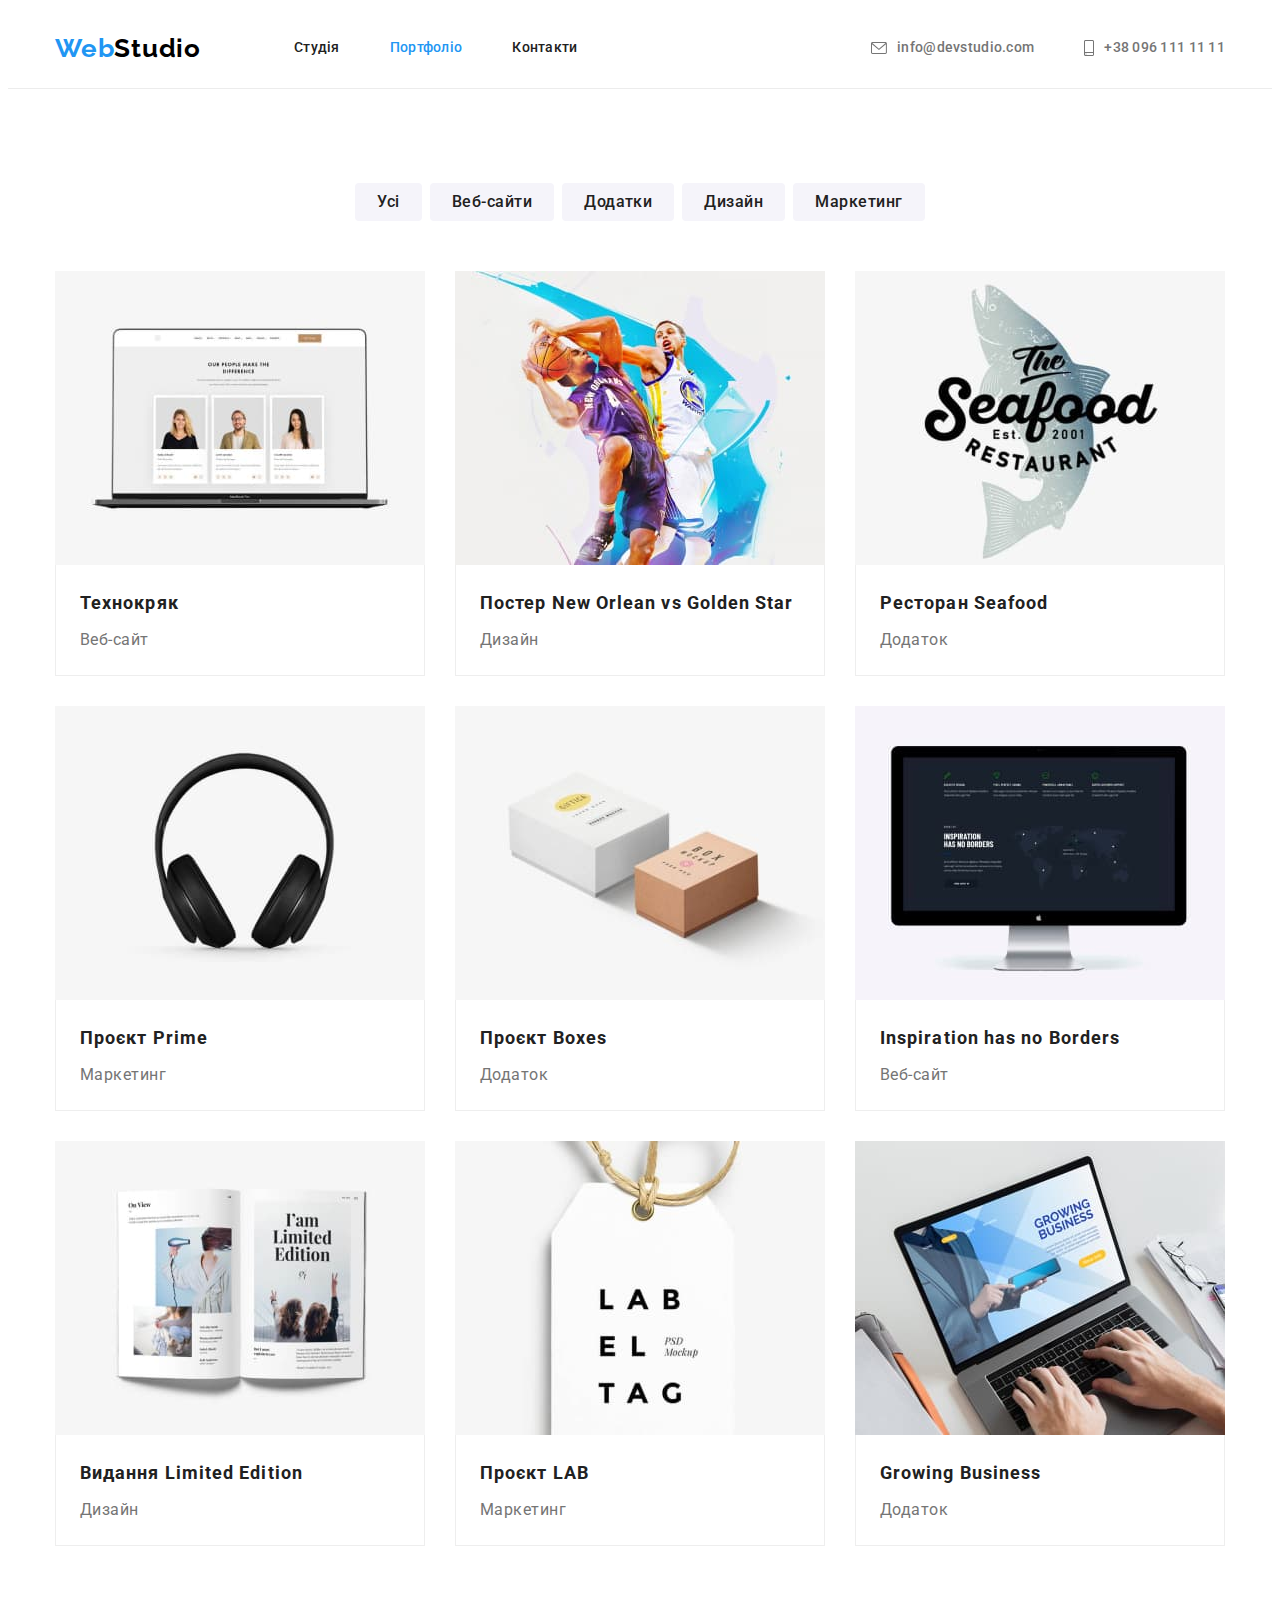
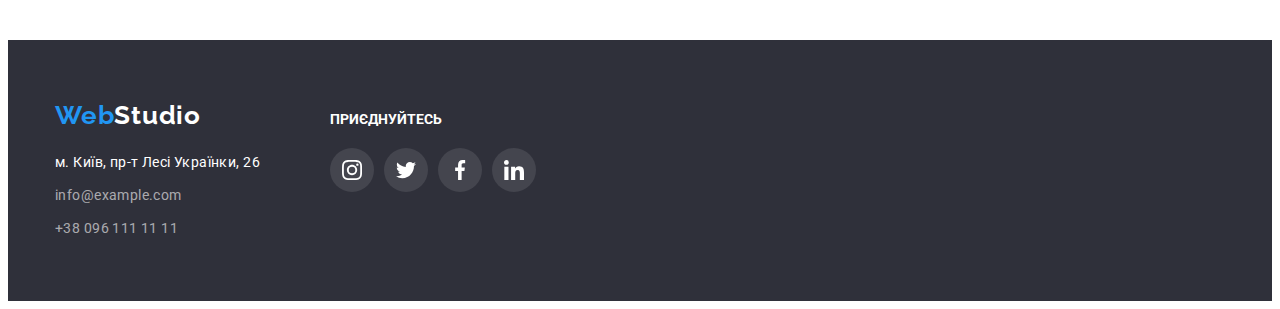
==== portfolio.html @ 2b55fa8c "HW-05 ver1" ====
<!DOCTYPE html>
<html lang="uk">
  <head>
    <meta charset="UTF-8" />
    <meta http-equiv="X-UA-Compatible" content="IE=edge" />
    <meta name="viewport" content="width=device-width, initial-scale=1.0" />
    <title>Portfolio</title>
    <link rel="preconnect" href="https://fonts.googleapis.com" />
    <link rel="preconnect" href="https://fonts.gstatic.com" crossorigin />
    <link
      href="https://fonts.googleapis.com/css2?family=Raleway:wght@700&family=Roboto:wght@400;500;700;900&display=swap"
      rel="stylesheet"
    />
    <link
      rel="stylesheet"
      href="https://cdnjs.cloudflare.com/ajax/libs/modern-normalize/1.1.0/modern-normalize.min.css"
      integrity="sha512-wpPYUAdjBVSE4KJnH1VR1HeZfpl1ub8YT/NKx4PuQ5NmX2tKuGu6U/JRp5y+Y8XG2tV+wKQpNHVUX03MfMFn9Q=="
      crossorigin="anonymous"
      referrerpolicy="no-referrer"
    />
    <link rel="stylesheet" href="./css/styles.css" />
  </head>
  <body class="body">
    <header class="header">
      <div class="container header-container">
        <nav class="header-navigation">
          <a class="header-logo link" href="./portfolio.html"
            ><span class="logo-accent">Web</span>Studio</a
          >
          <ul class="container-links list">
            <li><a class="header-link" href="./index.html">Студія</a></li>
            <li><a class="header-link current" href="#">Портфоліо</a></li>
            <li><a class="header-link" href="#">Контакти</a></li>
          </ul>
        </nav>
        <ul class="header-contact list">
          <li>
            <a class="contact-mail" href="mailto:info@devstudio.com">
              <svg class="icon-mail" width="16" height="12">
                <use href="./images/icons.svg#icon-mail"></use>
              </svg>
              info@devstudio.com</a
            >
          </li>
          <li>
            <a class="contact-tel" href="tel:+380961111111">
              <svg class="icon-tel" width="10" height="16">
                <use href="./images/icons.svg#icon-smartphone"></use>
              </svg>
              +38 096 111 11 11</a
            >
          </li>
        </ul>
      </div>
    </header>
    <main>
      <section class="section-filter">
        <div class="project-container container">
          <ul class="filter-list list">
            <li>
              <button class="filter-btn" type="button">Усі</button>
            </li>
            <li>
              <button class="filter-btn" type="button">Веб-сайти</button>
            </li>
            <li>
              <button class="filter-btn" type="button">Додатки</button>
            </li>
            <li>
              <button class="filter-btn" type="button">Дизайн</button>
            </li>
            <li>
              <button class="filter-btn" type="button">Маркетинг</button>
            </li>
          </ul>
          <h1 class="project-title link">Наші проекти</h1>
          <ul class="project-list list">
            <li class="project-item">
              <a class="project-link" href="#">
                <img
                  src="./images/portf-img1.jpg"
                  alt="екран ноутбука із зображенням фото людей"
                  width="370"
                  height="294"
                />
                <div class="project-content">
                  <h3 class="project-caption">Технокряк</h3>
                  <p class="project-text">Веб-сайт</p>
                </div>
              </a>
            </li>
            <li class="project-item">
              <a class="project-link" href="#">
                <img
                  src="./images/portf-img2.jpg"
                  alt="два баскетболіста в
            боротьбі"
                  width="370"
                  height="294"
                />
                <div class="project-content">
                  <h3 class="project-caption">
                    Постер New Orlean vs Golden Star
                  </h3>
                  <p class="project-text">Дизайн</p>
                </div>
              </a>
            </li>
            <li class="project-item">
              <a class="project-link" href="#">
                <img
                  src="./images/portf-img3.jpg"
                  alt="два баскетболіста в
            боротьбі"
                  width="370"
                  height="294"
                />
                <div class="project-content">
                  <h3 class="project-caption">Ресторан Seafood</h3>
                  <p class="project-text">Додаток</p>
                </div>
              </a>
            </li>
            <li class="project-item">
              <a class="project-link" href="#">
                <img
                  src="./images/portf-img4.jpg"
                  alt="навушники"
                  width="370"
                  height="294"
                />
                <div class="project-content">
                  <h3 class="project-caption">Проєкт Prime</h3>
                  <p class="project-text">Маркетинг</p>
                </div>
              </a>
            </li>
            <li class="project-item">
              <a class="project-link" href="#">
                <img
                  src="./images/portf-img5.jpg"
                  alt="дві коробки"
                  width="370"
                  height="294"
                />
                <div class="project-content">
                  <h3 class="project-caption">Проєкт Boxes</h3>
                  <p class="project-text">Додаток</p>
                </div>
              </a>
            </li>
            <li class="project-item">
              <a class="project-link" href="#">
                <img
                  src="./images/portf-img6.jpg"
                  alt="монітор"
                  width="370"
                  height="294"
                />
                <div class="project-content">
                  <h3 class="project-caption">Inspiration has no Borders</h3>
                  <p class="project-text">Веб-сайт</p>
                </div>
              </a>
            </li>
            <li class="project-item">
              <a class="project-link" href="#">
                <img
                  src="./images/portf-img7.jpg"
                  alt="розгорнута книга"
                  width="370"
                  height="294"
                />
                <div class="project-content">
                  <h3 class="project-caption">Видання Limited Edition</h3>
                  <p class="project-text">Дизайн</p>
                </div>
              </a>
            </li>
            <li class="project-item">
              <a class="project-link" href="#">
                <img
                  src="./images/portf-img8.jpg"
                  alt="етикетка"
                  width="370"
                  height="294"
                />
                <div class="project-content">
                  <h3 class="project-caption">Проєкт LAB</h3>
                  <p class="project-text">Маркетинг</p>
                </div>
              </a>
            </li>
            <li class="project-item">
              <a class="project-link" href="#">
                <img
                  src="./images/portf-img9.jpg"
                  alt="людина працює за ноутбуком"
                  width="370"
                  height="294"
                />
                <div class="project-content">
                  <h3 class="project-caption link">Growing Business</h3>
                  <p class="project-text">Додаток</p>
                </div>
              </a>
            </li>
          </ul>
        </div>
      </section>
    </main>
    <footer class="footer">
      <div class="all-footer container">
        <div class="left-footer">
          <a class="footer-logo link" href="./portfolio.html"
            ><span class="logo-accent">Web</span>Studio</a
          >
          <address>
            <ul>
              <li class="list">
                <a
                  class="map"
                  href="https://goo.gl/maps/CPtrU1FHBa2aNyZL9"
                  target="_blank"
                  rel="noopener noreferrer nofollow"
                >
                  м. Київ, пр-т Лесі Українки, 26</a
                >
              </li>
              <li class="footer-contact list">
                <a class="footer-contact" href="mailto:info@example.com"
                  >info@example.com</a
                >
              </li>
              <li class="footer-contact list">
                <a class="footer-contact" href="tel:+380961111111"
                  >+38 096 111 11 11</a
                >
              </li>
            </ul>
          </address>
        </div>
        <div class="footcont-soc">
          <h2 class="footer-soc-title">приєднуйтесь</h2>
          <ul class="footer-soc-list list">
            <li class="footer-soc-item">
              <a
                href="#"
                class="footer-soc-link link"
                target="_blank"
                rel="noopener noreferrer nofollow"
              >
                <svg class="footer-soc-icon" width="20" height="20">
                  <use href="./images/icons.svg#icon-instagram"></use>
                </svg>
              </a>
            </li>
            <li class="footer-soc-item">
              <a
                href="#"
                class="footer-soc-link link"
                target="_blank"
                rel="noopener noreferrer nofollow"
              >
                <svg class="footer-soc-icon" width="20" height="20">
                  <use href="./images/icons.svg#icon-twitter"></use>
                </svg>
              </a>
            </li>
            <li class="footer-soc-item">
              <a
                href="#"
                class="footer-soc-link link"
                target="_blank"
                rel="noopener noreferrer nofollow"
              >
                <svg class="footer-soc-icon" width="20" height="20">
                  <use href="./images/icons.svg#icon-facebook"></use>
                </svg>
              </a>
            </li>
            <li class="footer-soc-item">
              <a
                href="#"
                class="footer-soc-link link"
                target="_blank"
                rel="noopener noreferrer nofollow"
              >
                <svg class="footer-soc-icon" width="20" height="20">
                  <use href="./images/icons.svg#icon-linkedin"></use>
                </svg>
              </a>
            </li>
          </ul>
        </div>
      </div>
    </footer>
  </body>
</html>
---- css/styles.css ----
:root {
  --primary-text-color: #757575;
  --title-text-color: #000000;
  --accent-color: #2196f3;
  --caption-text-color: #212121;
  --title-background-color: #2f303a;
  --btn-hover-bgcolor: #188ce8;

  /*наша команда*/
  --section-backgraund-color: #ffffff;
  --footer-contact-color: rgba(255, 255, 255, 0.6);
  --filter-bg-color: #f5f4fa;
  --soc-icon-color: #afb1b8;
}
html {
  box-sizing: border-box;
}
*,
*::before,
*::after {
  box-sizing: inherit;
}
h1,
h2,
h3,
h4,
h5,
h6 {
  margin: 0;
}
ul,
ol {
  margin: 0;
  padding-left: 0;
}
address {
  font-style: normal;
}
img {
  display: block;
  max-width: 100%;
  height: auto;
}
body {
  font-family: "Roboto", sans-serif;
  color: var(--primary-text-color);
  background-color: var(--section-backgraund-color);
}
/*клас конейнера загальний для div*/
.container {
  width: 1200px;
  padding-left: 15px;
  padding-right: 15px;
  margin: 0 auto;
}
.link {
  text-decoration: none;
}
.list {
  list-style: none;
}
/*---Header---*/
.header {
  border-bottom: 1px solid rgba(236, 236, 236, 1);
}
.header-container {
  display: flex;
  align-items: center;
}
.header-navigation {
  display: flex;
  align-items: center;
}
.header-logo {
  margin-right: 93px;
  font-family: "Raleway";
  font-style: normal;
  font-weight: 700;
  font-size: 26px;
  line-height: 1.19;
  letter-spacing: 0.03em;
  color: var(--title-text-color);
}
.logo-accent {
  font-family: "Raleway", sans-serif;
  font-style: normal;
  font-weight: 700;
  font-size: 26px;
  line-height: 1.19;
  letter-spacing: 0.03em;
  color: var(--accent-color);
}

.container-links {
  display: flex;
  gap: 50px;
}

.header-link {
  display: block;
  gap: 50px;
  padding-top: 32px;
  padding-bottom: 32px;

  font-weight: 500;
  font-size: 14px;
  line-height: 1.14;
  letter-spacing: 0.02em;
  color: var(--caption-text-color);
  text-decoration: none;
}
.header-link:hover,
.header-link:focus {
  color: var(--accent-color);
}
.header-contact {
  display: flex;
  gap: 50px;
  margin-left: auto;
}
.contact-mail,
.contact-tel {
  display: flex;
  padding-top: 32px;
  padding-bottom: 32px;

  font-weight: 500;
  font-size: 14px;
  line-height: 1.14;
  letter-spacing: 0.02em;
  color: var(--primary-text-color);
  text-decoration: none;
  align-items: center;
}
.icon-mail {
  display: inline-block;
  margin-right: 10px;
  fill: var(--primary-text-color);
}
.icon-tel {
  display: inline-block;
  margin-right: 10px;
  fill: var(--primary-text-color);
}

.contact-mail:hover .icon-mail,
.contact-mail:focus .icon-mail {
  fill: var(--accent-color);
}
.contact-tel:hover .icon-tel,
.contact-tel:focus .icon-tel {
  fill: var(--accent-color);
}
.contact-mail:hover,
.contact-mail:focus {
  color: var(--accent-color);
}
.contact-tel:hover,
.contact-tel:focus {
  color: var(--accent-color);
}
/*---HERO---*/
.section-hero {
  padding-top: 200px;
  padding-bottom: 200px;
  background-color: #c4c4c4;
  background-image: linear-gradient(
      rgba(47, 48, 58, 0.4),
      rgba(47, 48, 58, 0.4)
    ),
    url(../images/hero-bg.jpg);
  background-repeat: no-repeat;
  background-position: center;
  background-size: cover;
  max-width: 1600px;
  margin-left: auto;
  margin-right: auto;
  text-align: center;
}
.headline {
  margin-top: 0;
  margin-bottom: 30px;
  font-weight: 900;
  font-size: 44px;
  line-height: 1.36;
  text-align: center;
  letter-spacing: 0.06em;
  text-transform: uppercase;
  color: var(--section-backgraund-color);
}

.btn {
  min-width: 216px;
  padding: 10px 32px;
  border-radius: 4px;
  border-color: transparent;

  font-family: inherit;
  font-style: normal;
  font-weight: 700;
  font-size: 16px;
  line-height: 1.88;
  letter-spacing: 0.06em;
  color: var(--section-backgraund-color);
  background-color: var(--accent-color);
  cursor: pointer;
}
.btn:hover,
.btn:focus {
  background-color: var(--btn-hover-bgcolor);
  box-shadow: 0px 4px 4px rgba(0, 0, 0, 0.15);
  border-radius: 4px;
}
/*---Portfolio---*/
.filter-container {
  margin-bottom: 8px;
}
.section-filter {
  padding-top: 94px;
  padding-bottom: 94px;
}

.filter-list {
  display: flex;
  justify-content: center;
  gap: 8px;
}

.filter-btn {
  padding: 6px 22px;
  border: transparent;
  border-radius: 4px;
  gap: 8px;

  font-family: inherit;
  font-style: normal;
  font-weight: 500;
  font-size: 16px;
  line-height: 1.63;
  text-align: center;
  letter-spacing: 0.03em;
  color: var(--caption-text-color);
  background-color: var(--filter-bg-color);
  cursor: pointer;
}
.filter-btn:hover,
.filter-btn:focus {
  color: var(--section-backgraund-color);
  background-color: var(--accent-color);
  box-shadow: 0px 3px 1px rgba(0, 0, 0, 0.1), 0px 1px 2px rgba(0, 0, 0, 0.08),
    0px 2px 2px rgba(0, 0, 0, 0.12);
}
.visually-hidden {
  position: absolute;
  white-space: nowrap;
  width: 1px;
  height: 1px;
  overflow: hidden;
  border: 0;
  padding: 0;
  clip: rect(0 0 0 0);
  clip-path: inset(50%);
  margin: -1px;
}

.project-title {
  visibility: hidden;
  margin-bottom: 0px;
  font-size: 0px;
}
/*---Проекти-Контейнер-сітка---*/
.project-list {
  display: flex;
  flex-wrap: wrap;
  margin-top: 50px;
  gap: 30px;
}

.project-content {
  padding-top: 20px;
  padding-bottom: 20px;
  padding-left: 24px;
  padding-right: 24px;
  border-left: 1px solid #eeeeee;
  border-right: 1px solid #eeeeee;
  border-bottom: 1px solid #eeeeee;
}
/*---Наші переваги---*/
.section {
  padding-top: 94px;
  padding-bottom: 0px;
}
.cont-benefits {
  display: block;
}
.benefits-list {
  display: flex;
  flex-wrap: wrap;
}
.benefits-item {
  width: 270px;
  margin-right: 30px;
}
.benefits-list .benefits-item:nth-child(4n) {
  margin-right: 0px;
}
.subtitle {
  margin-bottom: 10px;

  font-weight: 700;
  font-size: 14px;
  line-height: 1.14;
  letter-spacing: 0.03em;
  text-transform: uppercase;
  color: var(--caption-text-color);
}
.text {
  margin-top: 0px;
  margin-bottom: 0px;

  font-size: 14px;
  line-height: 1.71;
  letter-spacing: 0.03em;
  color: var(--primary-text-color);
}
.benefits-icon {
  width: 270px;
  height: 120px;
  background-color: var(--filter-bg-color);
  border-radius: 4px;
  margin-bottom: 30px;
  display: flex;
  align-items: center;
  justify-content: center;
}
/*---Чим ми займаємось---*/
.section-work {
  padding-bottom: 94px;
}
.work-list {
  display: flex;
  gap: 30px;
}
.middle-section {
  margin-bottom: 50px;

  font-weight: 700;
  font-size: 36px;
  line-height: 42px;
  text-align: center;
  letter-spacing: 0.03em;
  color: var(--caption-text-color);
}
/*---Наша команда---*/
.section-team {
  padding-bottom: 94px;
  background-color: var(--filter-bg-color);
}
.team-title {
  margin-bottom: 50px;

  font-weight: 700;
  font-size: 36px;
  line-height: 1.17;
  text-align: center;
  letter-spacing: 0.03em;
  color: var(--caption-text-color);
}
.team-section {
  text-align: center;
}
.team-book {
  display: flex;
  gap: 30px;
}
.team-list {
  background-color: var(--section-backgraund-color);
  box-shadow: 0px 1px 3px rgba(0, 0, 0, 0.12), 0px 1px 1px rgba(0, 0, 0, 0.14),
    0px 2px 1px rgba(0, 0, 0, 0.2);
  border-radius: 0px 0px 4px 4px;
}
.team-name {
  padding-top: 30px;
  padding-bottom: 30px;
}
.team-subtitle {
  font-weight: 500;
  font-size: 16px;
  line-height: 1.19;
  text-align: center;
  letter-spacing: 0.03em;
  color: var(--caption-text-color);
}
.team-text {
  margin-top: 10px;
  margin-bottom: 16px;

  font-size: 16px;
  line-height: 1.19;
  text-align: center;
  letter-spacing: 0.03em;
  color: var(--primary-text-color);
}
.team-soc-list {
  display: flex;
  justify-content: center;
  gap: 10px;
}
.team-soc-item {
  width: 44px;
  height: 44px;
}
.team-soc-link {
  width: 100%;
  height: 100%;
  border-radius: 50%;
  display: flex;
  align-items: center;
  justify-content: center;
}
.team-soc-link:hover,
.team-soc-link:focus {
  background-color: var(--accent-color);
}
.team-soc-icon {
  fill: var(--soc-icon-color);
}
.team-soc-link:hover .team-soc-icon,
.team-soc-link:focus .team-soc-icon {
  fill: var(--section-backgraund-color);
}
.project-link {
  display: block;
  text-decoration: none;
}
.project-link:hover,
.project-link:focus {
  box-shadow: 0px 1px 1px rgba(0, 0, 0, 0.12), 0px 4px 4px rgba(0, 0, 0, 0.06),
    1px 4px 6px rgba(0, 0, 0, 0.16);
}
.project-caption {
  font-weight: 700;
  font-size: 18px;
  line-height: 2;
  letter-spacing: 0.06em;
  color: var(--caption-text-color);
}
.project-text {
  margin-top: 4px;
  margin-bottom: 0;

  font-size: 16px;
  line-height: 1.88;
  letter-spacing: 0.03em;
  color: var(--primary-text-color);
}
/*---Клієнти---*/
.clients-section {
  padding-bottom: 94px;
}
.clients-title {
  font-weight: 700;
  font-size: 36px;
  line-height: 1.17;
  text-align: center;
  letter-spacing: 0.03em;
  color: var(--caption-text-color);
  margin-bottom: 50px;
}
.clients-list {
  display: flex;
  gap: 30px;
}

.clients-item {
  width: 170px;
  height: 92px;
}
.clients-link {
  width: 100%;
  height: 100%;
  border: 1px solid #afb1b8;
  border-radius: 4px;
  display: flex;
  align-items: center;
  justify-content: center;
}

.clients-icon {
  fill: var(--soc-icon-color);
}
.clients-link:hover,
.clients-link:focus {
  border: 1px solid #2196f3;
}
.clients-link:hover .clients-icon,
.clients-link:focus .clients-icon {
  fill: var(--accent-color);
}
/*---Footer---*/
.footer {
  padding-top: 60px;
  padding-bottom: 60px;
  background-color: var(--title-background-color);
}
address {
  margin-top: 20px;
}
.map {
  font-size: 14px;
  line-height: 1.71;
  letter-spacing: 0.03em;
  color: var(--section-backgraund-color);
  text-decoration: none;
}
.map:hover,
.map:focus {
  color: var(--accent-color);
}
.footer-mail {
  margin-top: 9px;
}
.footer-tel {
  margin-top: 9px;
}
.footer-contact {
  margin-top: 9px;

  font-size: 14px;
  line-height: 1.71;
  letter-spacing: 0.03em;
  color: var(--footer-contact-color);
  text-decoration: none;
}
.footer-contact:hover,
.footer-contact:focus {
  color: var(--accent-color);
}
.footer-logo {
  font-family: "Raleway";
  font-style: normal;
  font-weight: 700;
  font-size: 26px;
  line-height: 1.19;
  letter-spacing: 0.03em;
  color: var(--section-backgraund-color);
}
.current {
  color: var(--accent-color);
}
.all-footer {
  display: flex;
  align-items: baseline;
}
.left-footer {
  margin-right: 70px;
}
.footer-soc-title {
  margin-bottom: 20px;
  color: var(--section-backgraund-color);
  font-size: 14px;
  font-weight: 700;
  line-height: 1.14;
  text-transform: uppercase;
}
.footer-soc-list {
  display: flex;

  padding-left: 0px;
  margin: 0px;
  gap: 10px;
}
.footer-soc-link:hover,
.footer-soc-link:focus {
  background-color: var(--accent-color);
}
.footer-soc-link {
  display: flex;
  width: 44px;
  height: 44px;
  border-radius: 50%;
  align-items: center;
  justify-content: center;
  background-color: rgba(255, 255, 255, 0.1);
}

.footer-soc-icon {
  fill: var(--section-backgraund-color);
}
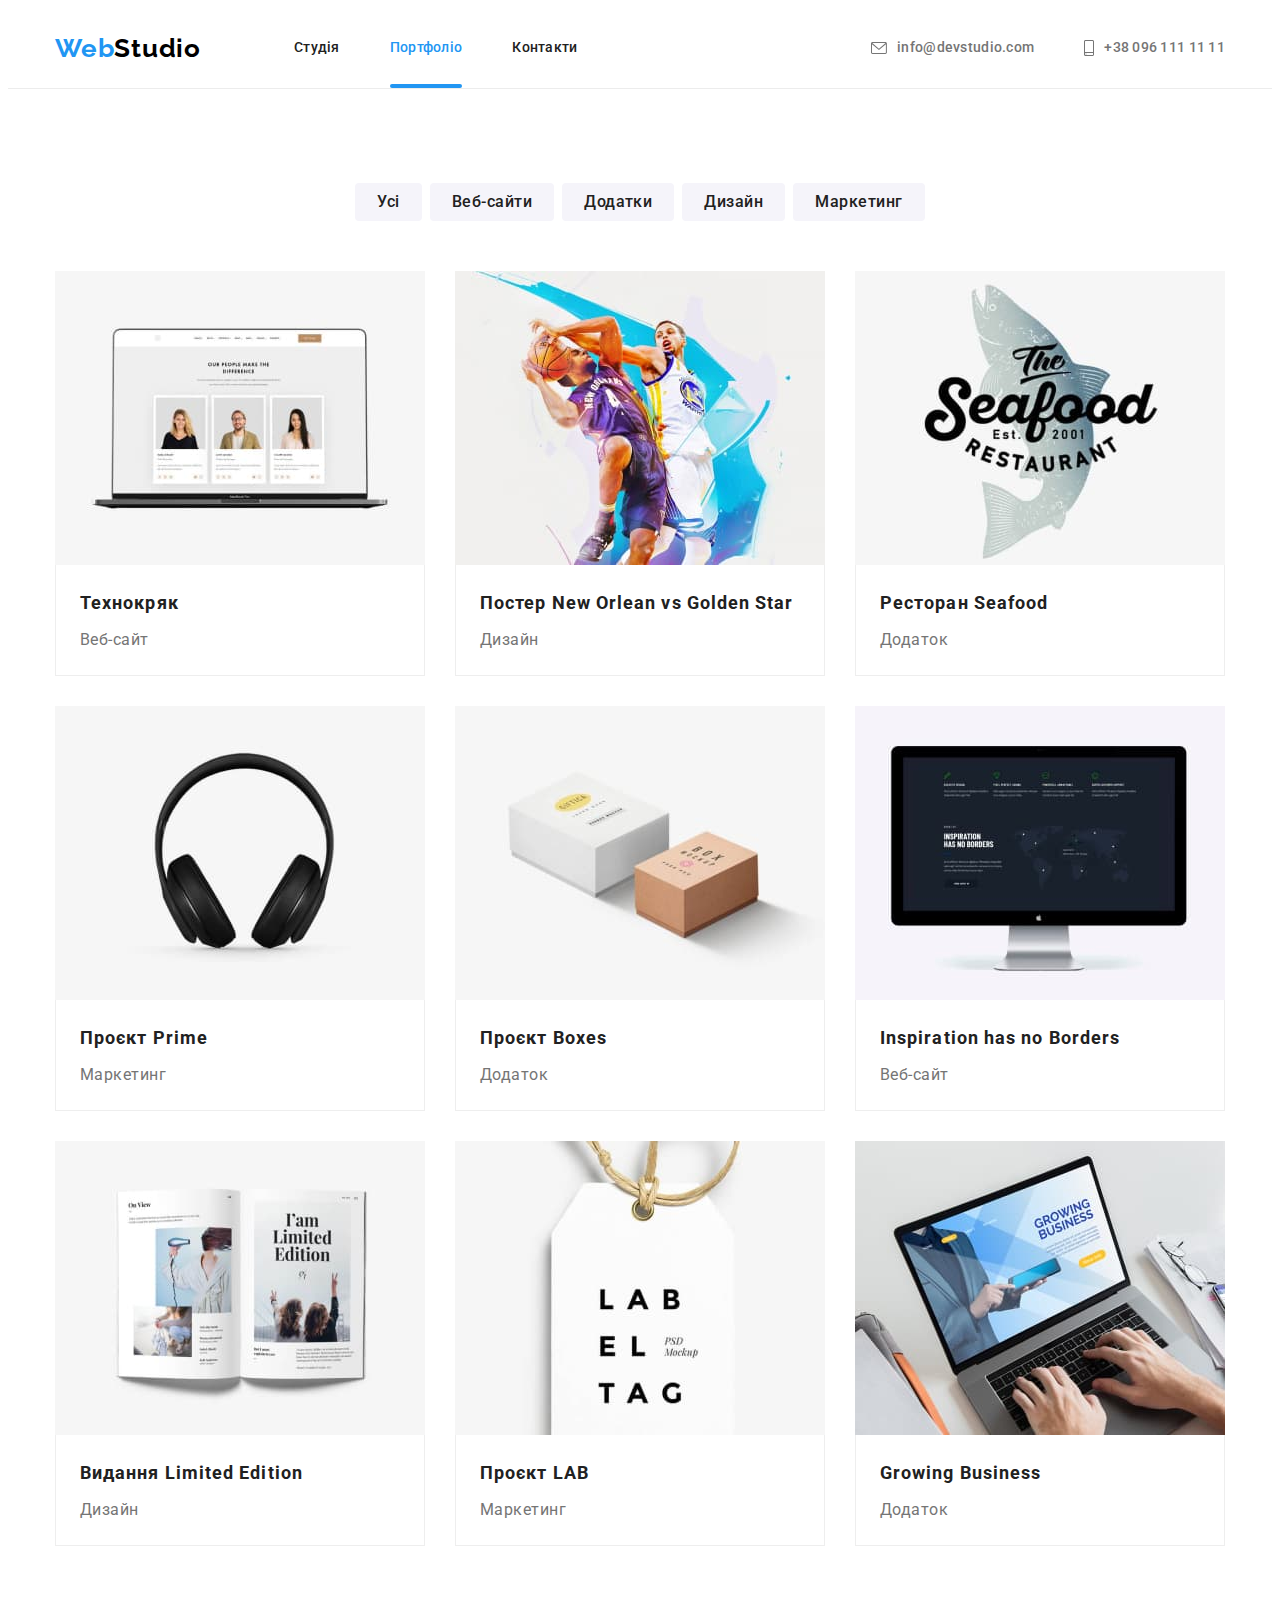
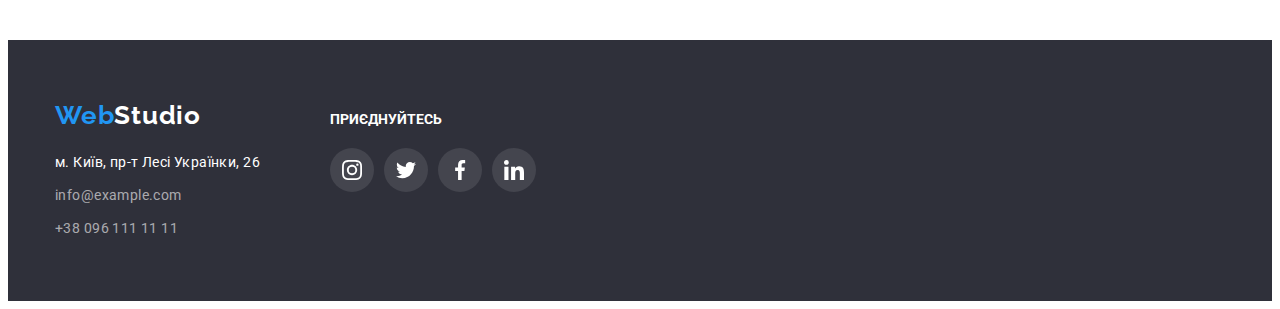
==== commit 019c5853: "HW-05 ver2" ====
--- a/portfolio.html
+++ b/portfolio.html
@@ -29,7 +29,9 @@
           >
           <ul class="container-links list">
             <li><a class="header-link" href="./index.html">Студія</a></li>
-            <li><a class="header-link current" href="#">Портфоліо</a></li>
+            <li class="list-navi">
+              <a class="header-link current" href="#">Портфоліо</a>
+            </li>
             <li><a class="header-link" href="#">Контакти</a></li>
           </ul>
         </nav>
@@ -77,12 +79,19 @@
           <ul class="project-list list">
             <li class="project-item">
               <a class="project-link" href="#">
-                <img
-                  src="./images/portf-img1.jpg"
-                  alt="екран ноутбука із зображенням фото людей"
-                  width="370"
-                  height="294"
-                />
+                <div class="portfolio-top-wrap">
+                  <img
+                    src="./images/portf-img1.jpg"
+                    alt="екран ноутбука із зображенням фото людей"
+                    width="370"
+                    height="294"
+                  />
+                  <p class="portfolio-text">
+                    Ресурс пропонує комплексні пропозиції з різним рівнем
+                    функціоналу та сервісів. Все це дозволить відвідувачу
+                    отримати вичерпні відомості про компанію чи приватну особу.
+                  </p>
+                </div>
                 <div class="project-content">
                   <h3 class="project-caption">Технокряк</h3>
                   <p class="project-text">Веб-сайт</p>
--- a/css/styles.css
+++ b/css/styles.css
@@ -6,7 +6,6 @@
   --title-background-color: #2f303a;
   --btn-hover-bgcolor: #188ce8;
 
-  /*наша команда*/
   --section-backgraund-color: #ffffff;
   --footer-contact-color: rgba(255, 255, 255, 0.6);
   --filter-bg-color: #f5f4fa;
@@ -108,11 +107,31 @@
   letter-spacing: 0.02em;
   color: var(--caption-text-color);
   text-decoration: none;
+
+  transition-property: color;
+  transition-duration: 250ms;
+  transition-timing-function: cubic-bezier(0.4, 0, 0.2, 1);
 }
 .header-link:hover,
 .header-link:focus {
   color: var(--accent-color);
 }
+/*нижня полоса*/
+.list-navi {
+  position: relative;
+}
+.current::after {
+  position: absolute;
+  content: "";
+  width: 100%;
+  height: 4px;
+  border-radius: 2px;
+  left: 0;
+  bottom: 0;
+  display: flex;
+  background-color: var(--accent-color);
+}
+
 .header-contact {
   display: flex;
   gap: 50px;
@@ -131,16 +150,26 @@
   color: var(--primary-text-color);
   text-decoration: none;
   align-items: center;
+
+  transition-property: color;
+  transition-duration: 250ms;
+  transition-timing-function: cubic-bezier(0.4, 0, 0.2, 1);
 }
 .icon-mail {
   display: inline-block;
   margin-right: 10px;
   fill: var(--primary-text-color);
+  transition-property: fill;
+  transition-duration: 250ms;
+  transition-timing-function: cubic-bezier(0.4, 0, 0.2, 1);
 }
 .icon-tel {
   display: inline-block;
   margin-right: 10px;
   fill: var(--primary-text-color);
+  transition-property: fill;
+  transition-duration: 250ms;
+  transition-timing-function: cubic-bezier(0.4, 0, 0.2, 1);
 }
 
 .contact-mail:hover .icon-mail,
@@ -204,6 +233,10 @@
   color: var(--section-backgraund-color);
   background-color: var(--accent-color);
   cursor: pointer;
+
+  transition-property: background-color;
+  transition-duration: 250ms;
+  transition-timing-function: cubic-bezier(0.4, 0, 0.2, 1);
 }
 .btn:hover,
 .btn:focus {
@@ -242,6 +275,10 @@
   color: var(--caption-text-color);
   background-color: var(--filter-bg-color);
   cursor: pointer;
+
+  transition-property: color, background-color, box-shadow;
+  transition-duration: 250ms;
+  transition-timing-function: cubic-bezier(0.4, 0, 0.2, 1);
 }
 .filter-btn:hover,
 .filter-btn:focus {
@@ -285,6 +322,30 @@
   border-right: 1px solid #eeeeee;
   border-bottom: 1px solid #eeeeee;
 }
+.portfolio-top-wrap {
+  position: relative;
+  overflow: hidden;
+}
+.portfolio-text {
+  margin: 0;
+  font-size: 18px;
+  line-height: 1.56;
+  letter-spacing: 0.03em;
+  color: var(--section-backgraund-color);
+  background-color: rgba(33, 150, 243, 0.9);
+  padding: 63px 24px;
+
+  position: absolute;
+  width: 100%;
+  height: 100%;
+  top: 0;
+  transform: translateY(100%);
+  transition: transform 250ms cubic-bezier(0.4, 0, 0.2, 1);
+  overflow: auto;
+}
+.project-item:hover .portfolio-text {
+  transform: translateY(0);
+}
 /*---Наші переваги---*/
 .section {
   padding-top: 94px;
@@ -340,6 +401,7 @@
 .work-list {
   display: flex;
   gap: 30px;
+  position: relative;
 }
 .middle-section {
   margin-bottom: 50px;
@@ -351,6 +413,22 @@
   letter-spacing: 0.03em;
   color: var(--caption-text-color);
 }
+
+.work-title {
+  font-size: 14px;
+  line-height: 16px;
+  text-align: center;
+  letter-spacing: 0.03em;
+  text-transform: uppercase;
+  color: var(--section-backgraund-color);
+  background-color: rgba(47, 48, 58, 0.8);
+  padding-top: 27px;
+  padding-bottom: 27px;
+  position: absolute;
+  width: 370px;
+  top: 224px;
+}
+
 /*---Наша команда---*/
 .section-team {
   padding-bottom: 94px;
@@ -417,6 +495,10 @@
   display: flex;
   align-items: center;
   justify-content: center;
+
+  transition-property: background-color;
+  transition-duration: 250ms;
+  transition-timing-function: cubic-bezier(0.4, 0, 0.2, 1);
 }
 .team-soc-link:hover,
 .team-soc-link:focus {
@@ -424,6 +506,10 @@
 }
 .team-soc-icon {
   fill: var(--soc-icon-color);
+
+  transition-property: fill;
+  transition-duration: 250ms;
+  transition-timing-function: cubic-bezier(0.4, 0, 0.2, 1);
 }
 .team-soc-link:hover .team-soc-icon,
 .team-soc-link:focus .team-soc-icon {
@@ -432,6 +518,9 @@
 .project-link {
   display: block;
   text-decoration: none;
+  transition-property: box-shadow;
+  transition-duration: 250ms;
+  transition-timing-function: cubic-bezier(0.4, 0, 0.2, 1);
 }
 .project-link:hover,
 .project-link:focus {
@@ -484,10 +573,16 @@
   display: flex;
   align-items: center;
   justify-content: center;
+  transition-property: border;
+  transition-duration: 250ms;
+  transition-timing-function: cubic-bezier(0.4, 0, 0.2, 1);
 }
 
 .clients-icon {
   fill: var(--soc-icon-color);
+  transition-property: fill;
+  transition-duration: 250ms;
+  transition-timing-function: cubic-bezier(0.4, 0, 0.2, 1);
 }
 .clients-link:hover,
 .clients-link:focus {
@@ -512,6 +607,10 @@
   letter-spacing: 0.03em;
   color: var(--section-backgraund-color);
   text-decoration: none;
+
+  transition-property: color;
+  transition-duration: 250ms;
+  transition-timing-function: cubic-bezier(0.4, 0, 0.2, 1);
 }
 .map:hover,
 .map:focus {
@@ -531,6 +630,10 @@
   letter-spacing: 0.03em;
   color: var(--footer-contact-color);
   text-decoration: none;
+
+  transition-property: color;
+  transition-duration: 250ms;
+  transition-timing-function: cubic-bezier(0.4, 0, 0.2, 1);
 }
 .footer-contact:hover,
 .footer-contact:focus {
@@ -582,8 +685,54 @@
   align-items: center;
   justify-content: center;
   background-color: rgba(255, 255, 255, 0.1);
+
+  transition-property: background-color;
+  transition-duration: 250ms;
+  transition-timing-function: cubic-bezier(0.4, 0, 0.2, 1);
 }
 
 .footer-soc-icon {
   fill: var(--section-backgraund-color);
 }
+.backdrop {
+  width: 100%;
+  height: 100%;
+  background-color: rgba(0, 0, 0, 0.2);
+  position: fixed;
+  top: 0;
+  transition: opacity 350ms linear, visibility 350ms linear;
+}
+.modal {
+  width: 528px;
+  min-height: 581px;
+  background-color: var(--section-backgraund-color);
+  position: absolute;
+  top: 50%;
+  left: 50%;
+  transform: translate(-50%, -50%) scale(1);
+  transition: transform 350ms linear;
+  box-shadow: 0px 1px 3px rgba(0, 0, 0, 0.12), 0px 1px 1px rgba(0, 0, 0, 0.14),
+    0px 2px 1px rgba(0, 0, 0, 0.2);
+  border-radius: 4px;
+}
+.modal-close {
+  width: 30px;
+  height: 30px;
+  background: var(--section-backgraund-color);
+  border: 1px solid rgba(0, 0, 0, 0.1);
+  position: absolute;
+  right: 8px;
+  top: 8px;
+  display: flex;
+  align-items: center;
+  justify-content: center;
+  cursor: pointer;
+}
+.backdrop.is-hidden .modal {
+  transform: translate(-50%, -50%) scale(0);
+}
+.is-hidden {
+  opacity: 0;
+  visibility: hidden;
+  pointer-events: none;
+}
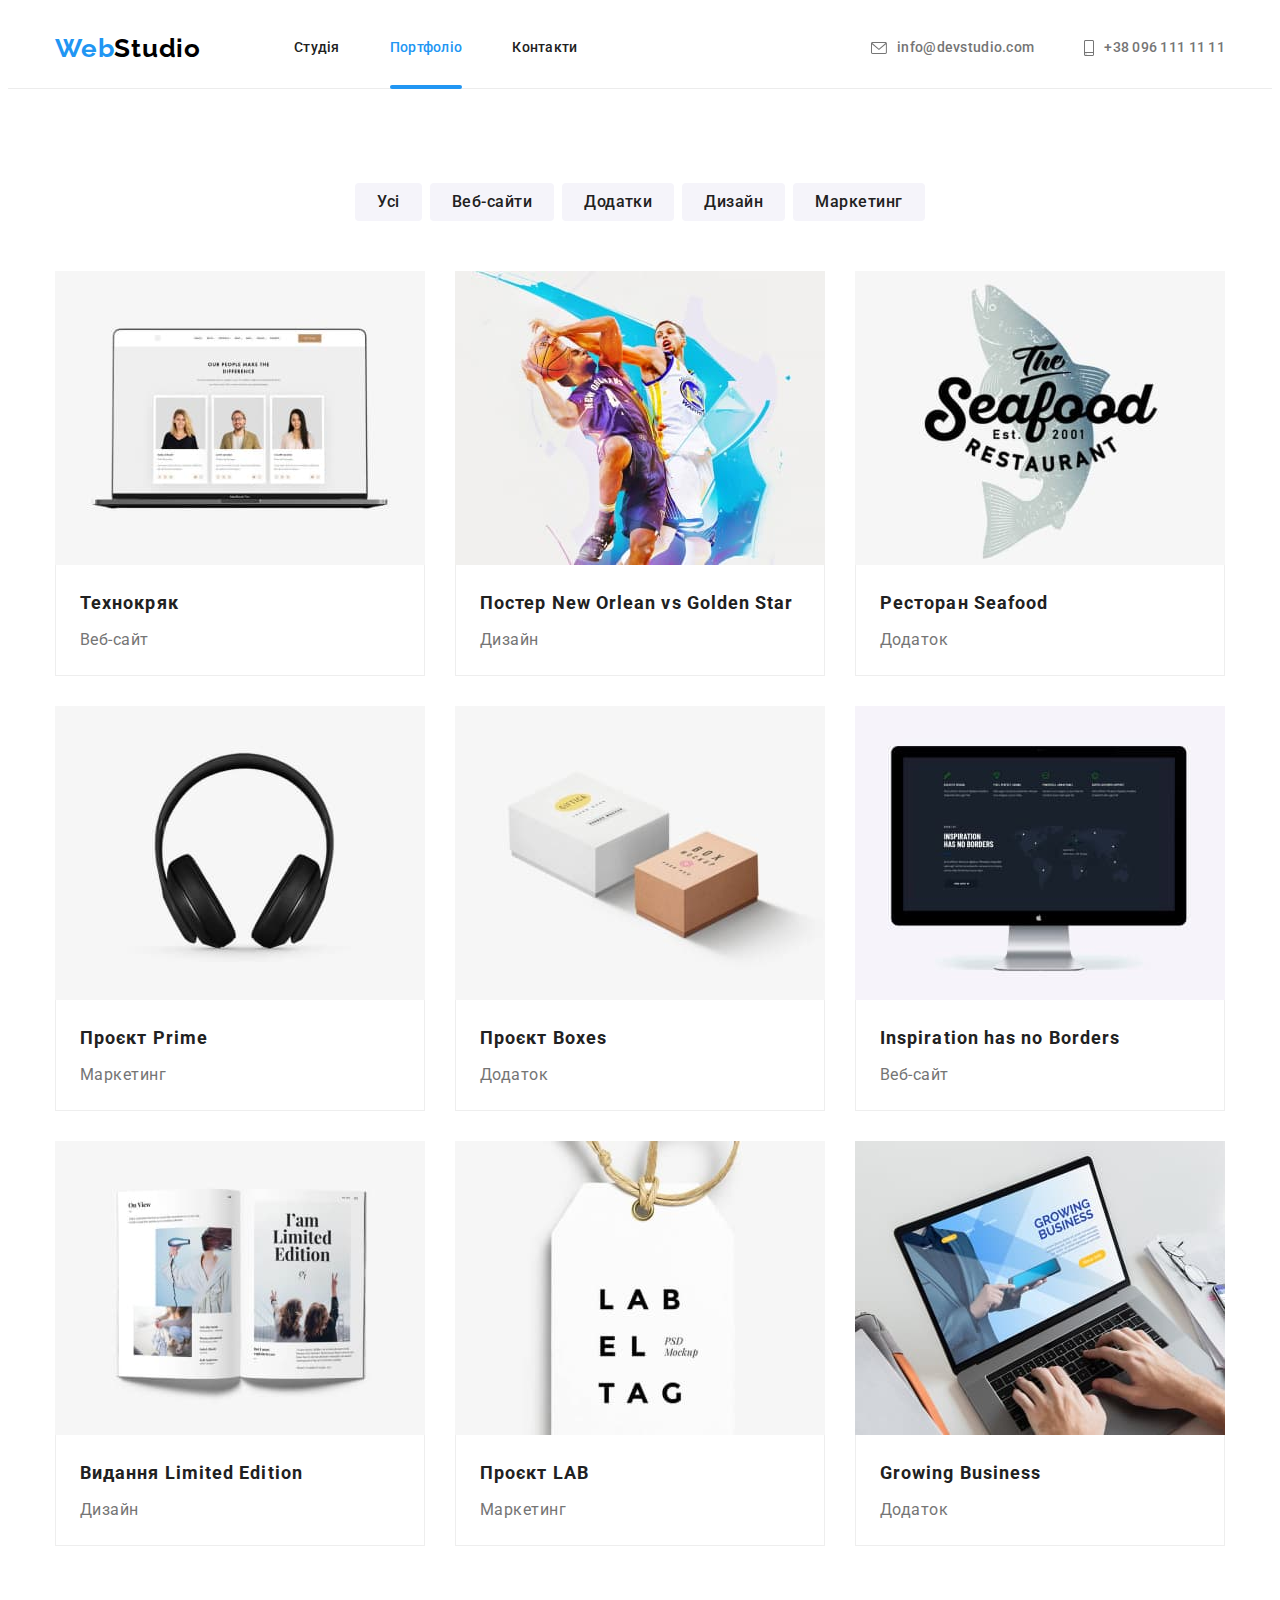
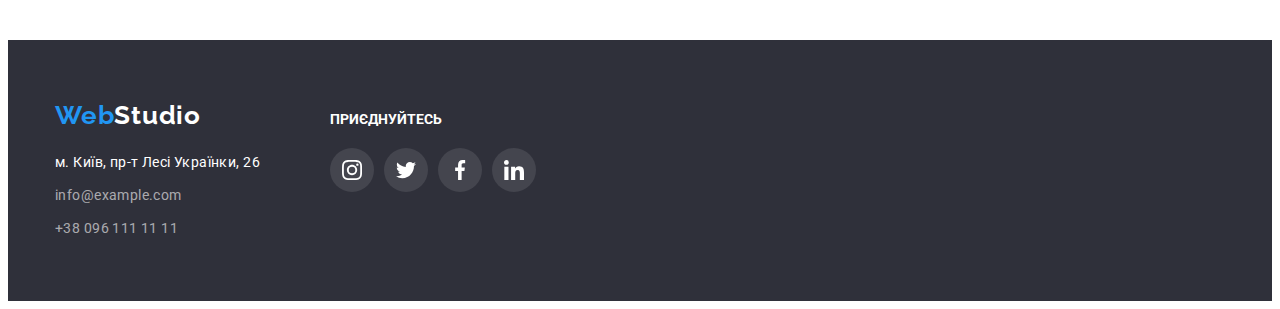
==== commit 91946b1e: "HW-05 ver3" ====
--- a/portfolio.html
+++ b/portfolio.html
@@ -100,13 +100,20 @@
             </li>
             <li class="project-item">
               <a class="project-link" href="#">
-                <img
-                  src="./images/portf-img2.jpg"
-                  alt="два баскетболіста в
+                <div class="portfolio-top-wrap">
+                  <img
+                    src="./images/portf-img2.jpg"
+                    alt="два баскетболіста в
             боротьбі"
-                  width="370"
-                  height="294"
-                />
+                    width="370"
+                    height="294"
+                  />
+                  <p class="portfolio-text">
+                    Ресурс пропонує комплексні пропозиції з різним рівнем
+                    функціоналу та сервісів. Все це дозволить відвідувачу
+                    отримати вичерпні відомості про компанію чи приватну особу.
+                  </p>
+                </div>
                 <div class="project-content">
                   <h3 class="project-caption">
                     Постер New Orlean vs Golden Star
@@ -117,13 +124,19 @@
             </li>
             <li class="project-item">
               <a class="project-link" href="#">
-                <img
-                  src="./images/portf-img3.jpg"
-                  alt="два баскетболіста в
-            боротьбі"
-                  width="370"
-                  height="294"
-                />
+                <div class="portfolio-top-wrap">
+                  <img
+                    src="./images/portf-img3.jpg"
+                    alt="риба"
+                    width="370"
+                    height="294"
+                  />
+                  <p class="portfolio-text">
+                    Ресурс пропонує комплексні пропозиції з різним рівнем
+                    функціоналу та сервісів. Все це дозволить відвідувачу
+                    отримати вичерпні відомості про компанію чи приватну особу.
+                  </p>
+                </div>
                 <div class="project-content">
                   <h3 class="project-caption">Ресторан Seafood</h3>
                   <p class="project-text">Додаток</p>
@@ -132,12 +145,19 @@
             </li>
             <li class="project-item">
               <a class="project-link" href="#">
-                <img
-                  src="./images/portf-img4.jpg"
-                  alt="навушники"
-                  width="370"
-                  height="294"
-                />
+                <div class="portfolio-top-wrap">
+                  <img
+                    src="./images/portf-img4.jpg"
+                    alt="навушники"
+                    width="370"
+                    height="294"
+                  />
+                  <p class="portfolio-text">
+                    Ресурс пропонує комплексні пропозиції з різним рівнем
+                    функціоналу та сервісів. Все це дозволить відвідувачу
+                    отримати вичерпні відомості про компанію чи приватну особу.
+                  </p>
+                </div>
                 <div class="project-content">
                   <h3 class="project-caption">Проєкт Prime</h3>
                   <p class="project-text">Маркетинг</p>
@@ -146,12 +166,19 @@
             </li>
             <li class="project-item">
               <a class="project-link" href="#">
-                <img
-                  src="./images/portf-img5.jpg"
-                  alt="дві коробки"
-                  width="370"
-                  height="294"
-                />
+                <div class="portfolio-top-wrap">
+                  <img
+                    src="./images/portf-img5.jpg"
+                    alt="дві коробки"
+                    width="370"
+                    height="294"
+                  />
+                  <p class="portfolio-text">
+                    Ресурс пропонує комплексні пропозиції з різним рівнем
+                    функціоналу та сервісів. Все це дозволить відвідувачу
+                    отримати вичерпні відомості про компанію чи приватну особу.
+                  </p>
+                </div>
                 <div class="project-content">
                   <h3 class="project-caption">Проєкт Boxes</h3>
                   <p class="project-text">Додаток</p>
@@ -160,12 +187,19 @@
             </li>
             <li class="project-item">
               <a class="project-link" href="#">
-                <img
-                  src="./images/portf-img6.jpg"
-                  alt="монітор"
-                  width="370"
-                  height="294"
-                />
+                <div class="portfolio-top-wrap">
+                  <img
+                    src="./images/portf-img6.jpg"
+                    alt="монітор"
+                    width="370"
+                    height="294"
+                  />
+                  <p class="portfolio-text">
+                    Ресурс пропонує комплексні пропозиції з різним рівнем
+                    функціоналу та сервісів. Все це дозволить відвідувачу
+                    отримати вичерпні відомості про компанію чи приватну особу.
+                  </p>
+                </div>
                 <div class="project-content">
                   <h3 class="project-caption">Inspiration has no Borders</h3>
                   <p class="project-text">Веб-сайт</p>
@@ -174,12 +208,19 @@
             </li>
             <li class="project-item">
               <a class="project-link" href="#">
-                <img
-                  src="./images/portf-img7.jpg"
-                  alt="розгорнута книга"
-                  width="370"
-                  height="294"
-                />
+                <div class="portfolio-top-wrap">
+                  <img
+                    src="./images/portf-img7.jpg"
+                    alt="розгорнута книга"
+                    width="370"
+                    height="294"
+                  />
+                  <p class="portfolio-text">
+                    Ресурс пропонує комплексні пропозиції з різним рівнем
+                    функціоналу та сервісів. Все це дозволить відвідувачу
+                    отримати вичерпні відомості про компанію чи приватну особу.
+                  </p>
+                </div>
                 <div class="project-content">
                   <h3 class="project-caption">Видання Limited Edition</h3>
                   <p class="project-text">Дизайн</p>
@@ -188,12 +229,19 @@
             </li>
             <li class="project-item">
               <a class="project-link" href="#">
-                <img
-                  src="./images/portf-img8.jpg"
-                  alt="етикетка"
-                  width="370"
-                  height="294"
-                />
+                <div class="portfolio-top-wrap">
+                  <img
+                    src="./images/portf-img8.jpg"
+                    alt="етикетка"
+                    width="370"
+                    height="294"
+                  />
+                  <p class="portfolio-text">
+                    Ресурс пропонує комплексні пропозиції з різним рівнем
+                    функціоналу та сервісів. Все це дозволить відвідувачу
+                    отримати вичерпні відомості про компанію чи приватну особу.
+                  </p>
+                </div>
                 <div class="project-content">
                   <h3 class="project-caption">Проєкт LAB</h3>
                   <p class="project-text">Маркетинг</p>
@@ -202,12 +250,19 @@
             </li>
             <li class="project-item">
               <a class="project-link" href="#">
-                <img
-                  src="./images/portf-img9.jpg"
-                  alt="людина працює за ноутбуком"
-                  width="370"
-                  height="294"
-                />
+                <div class="portfolio-top-wrap">
+                  <img
+                    src="./images/portf-img9.jpg"
+                    alt="людина працює за ноутбуком"
+                    width="370"
+                    height="294"
+                  />
+                  <p class="portfolio-text">
+                    Ресурс пропонує комплексні пропозиції з різним рівнем
+                    функціоналу та сервісів. Все це дозволить відвідувачу
+                    отримати вичерпні відомості про компанію чи приватну особу.
+                  </p>
+                </div>
                 <div class="project-content">
                   <h3 class="project-caption link">Growing Business</h3>
                   <p class="project-text">Додаток</p>
--- a/css/styles.css
+++ b/css/styles.css
@@ -127,7 +127,7 @@
   height: 4px;
   border-radius: 2px;
   left: 0;
-  bottom: 0;
+  bottom: -1px;
   display: flex;
   background-color: var(--accent-color);
 }
@@ -573,7 +573,7 @@
   display: flex;
   align-items: center;
   justify-content: center;
-  transition-property: border;
+  transition-property: border-color;
   transition-duration: 250ms;
   transition-timing-function: cubic-bezier(0.4, 0, 0.2, 1);
 }
@@ -586,7 +586,7 @@
 }
 .clients-link:hover,
 .clients-link:focus {
-  border: 1px solid #2196f3;
+  border-color: var(--accent-color);
 }
 .clients-link:hover .clients-icon,
 .clients-link:focus .clients-icon {
@@ -720,6 +720,7 @@
   height: 30px;
   background: var(--section-backgraund-color);
   border: 1px solid rgba(0, 0, 0, 0.1);
+  border-radius: 50%;
   position: absolute;
   right: 8px;
   top: 8px;
